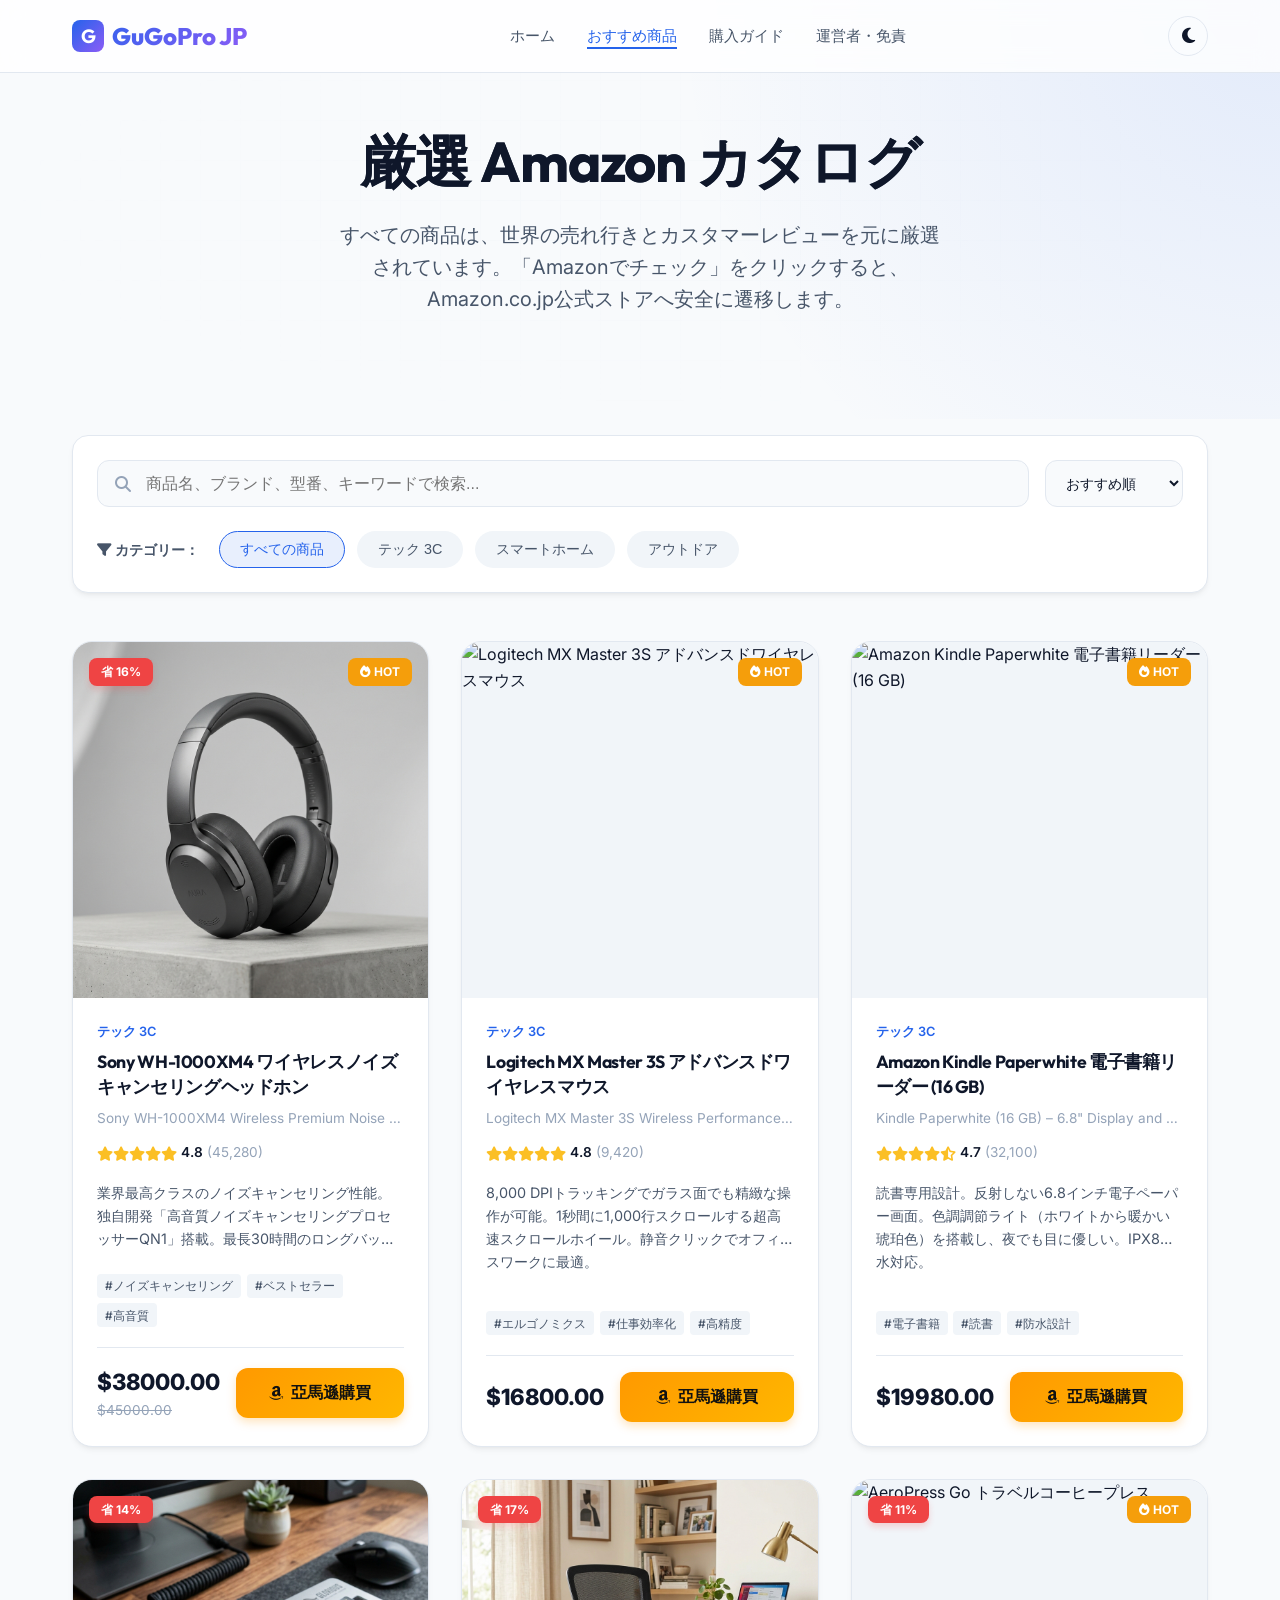
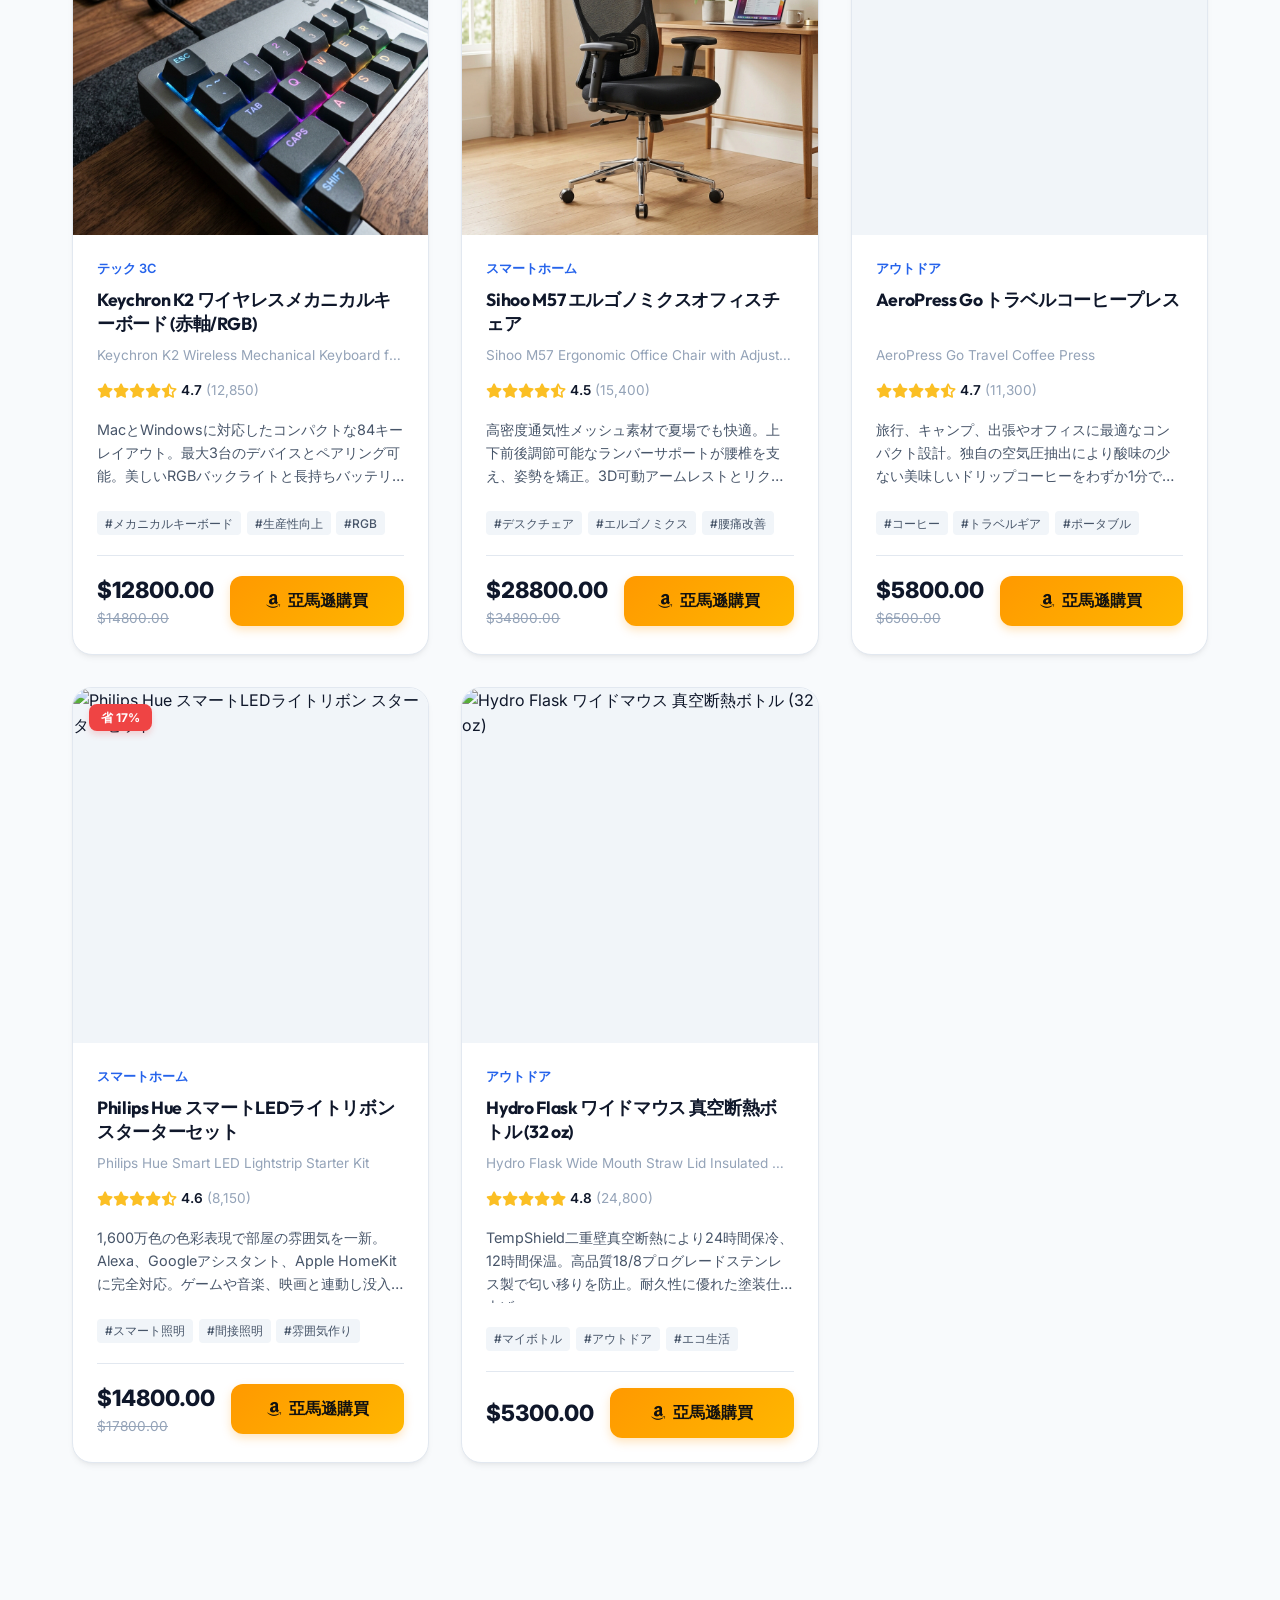
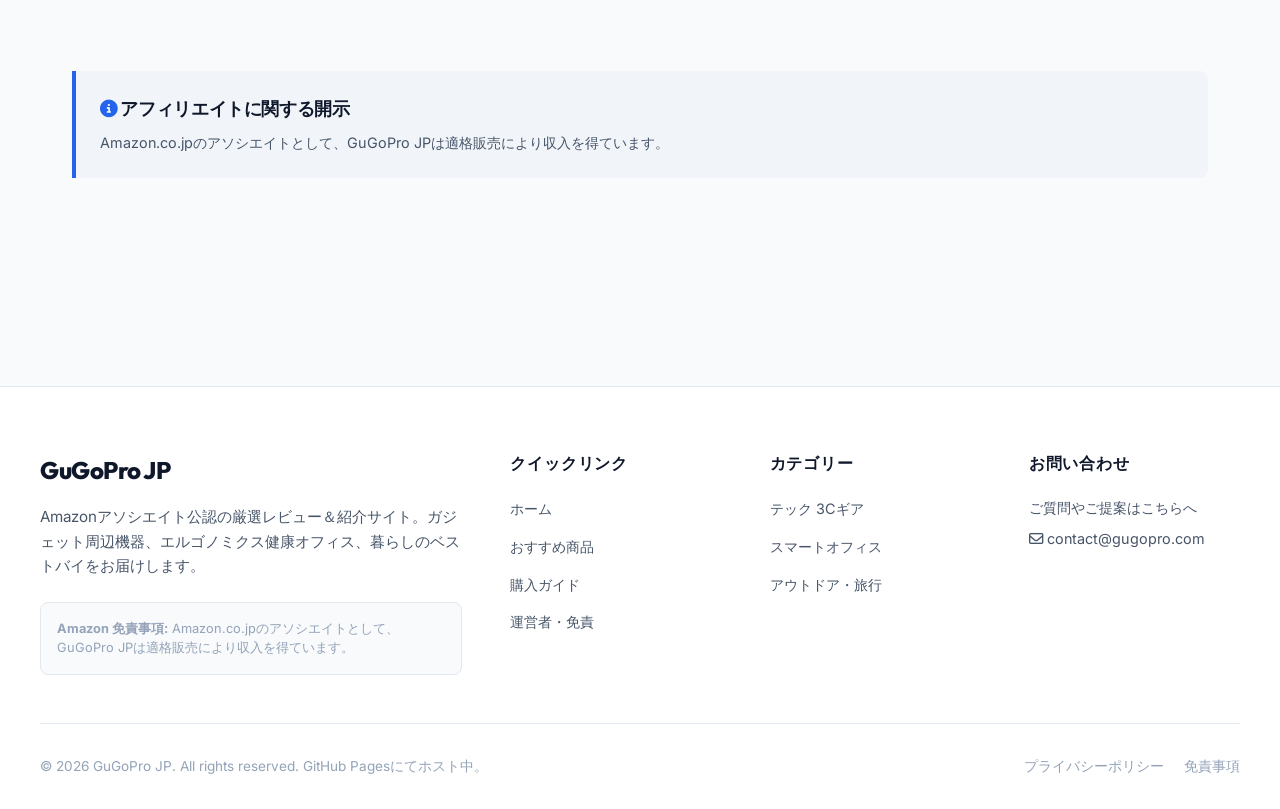
==== products.html @ c8e17fd5 "Initial commit: GuGoPro Japanese affiliate site" ====
<!DOCTYPE html>
<html lang="ja">
<head>
  <meta charset="UTF-8">
  <meta name="viewport" content="width=device-width, initial-scale=1.0">
  <title>厳選おすすめ商品カタログ | GuGoPro JP アマゾンストア</title>
  <meta name="description" content="GuGoPro JPが厳選したAmazonのおすすめ商品カタログです。キーワード検索、カテゴリー絞り込み、価格・評価順のソートを利用して、目的に合った製品をすぐに見つけられます。">
  <link rel="icon" type="image/png" href="data:image/svg+xml,<svg xmlns=%22http://www.w3.org/2000/svg%22 viewBox=%220 0 100 100%22><rect width=%22100%22 height=%22100%22 rx=%2220%22 fill=%22%232563eb%22/><text y=%2270%22 x=%2222%22 fill=%22white%22 font-family=%22Outfit%22 font-size=%2260%22 font-weight=%22bold%22>G</text></svg>">
  
  <!-- CSS Stylesheets -->
  <link rel="stylesheet" href="css/style.css">
  
  <!-- Font Awesome Icons -->
  <link rel="stylesheet" href="https://cdnjs.cloudflare.com/ajax/libs/font-awesome/6.4.0/css/all.min.css">
</head>
<body>

  <!-- Sticky Header -->
  <header>
    <div class="nav-container">
      <a href="index.html" class="logo">
        <span class="logo-icon">G</span> GuGoPro JP
      </a>
      
      <nav id="nav-menu">
        <ul>
          <li><a href="index.html">ホーム</a></li>
          <li><a href="products.html" class="active">おすすめ商品</a></li>
          <li><a href="blog.html">購入ガイド</a></li>
          <li><a href="about.html">運営者・免責</a></li>
        </ul>
      </nav>
      
      <div class="nav-controls">
        <button id="theme-toggle" class="theme-toggle-btn" title="ダーク/ライトモード切替" aria-label="Toggle Theme">
          <i class="fas fa-moon"></i>
        </button>
        <button id="mobile-menu-btn" class="mobile-menu-btn" title="メニューを開く" aria-label="Toggle Menu">
          <i class="fas fa-bars"></i>
        </button>
      </div>
    </div>
  </header>

  <!-- Page Header -->
  <section class="hero" style="padding: 8rem 2rem 4rem;">
    <div class="hero-content">
      <h1>厳選 Amazon カタログ</h1>
      <p>すべての商品は、世界の売れ行きとカスタマーレビューを元に厳選されています。「Amazonでチェック」をクリックすると、Amazon.co.jp公式ストアへ安全に遷移します。</p>
    </div>
  </section>

  <!-- Catalog Section -->
  <main class="section" style="padding-top: 1rem;">
    <!-- Search & Filter Controls -->
    <div class="search-filter-section">
      <div style="display: flex; gap: 1rem; width: 100%; flex-wrap: wrap;">
        <div class="search-box">
          <i class="fas fa-search"></i>
          <input type="text" id="search-input" placeholder="商品名、ブランド、型番、キーワードで検索...">
        </div>
        <select id="sort-select" class="sort-select">
          <option value="recommended">おすすめ順</option>
          <option value="price-asc">価格の安い順</option>
          <option value="price-desc">価格の高い順</option>
          <option value="rating">評価の高い順</option>
        </select>
      </div>
      
      <div class="filter-bar" id="filter-pills-container">
        <span style="font-size: 0.9rem; font-weight: 600; color: var(--text-secondary); margin-right: 0.5rem;"><i class="fas fa-filter"></i> カテゴリー：</span>
        <button class="filter-pill active" data-category="all">すべての商品</button>
        <button class="filter-pill" data-category="tech">テック 3C</button>
        <button class="filter-pill" data-category="home">スマートホーム</button>
        <button class="filter-pill" data-category="lifestyle">アウトドア</button>
      </div>
    </div>

    <!-- Product Grid -->
    <div id="product-grid" class="product-grid">
      <!-- Products loaded dynamically by products.js -->
      <div style="grid-column: 1/-1; text-align: center; padding: 4rem;">
        <i class="fas fa-spinner fa-spin" style="font-size: 2rem; color: var(--accent-color);"></i>
        <p style="margin-top: 1rem; color: var(--text-secondary);">商品を読み込み中...</p>
      </div>
    </div>
  </main>

  <!-- Affiliate Disclosure Banner -->
  <section class="section">
    <div class="affiliate-disclosure-box">
      <h4><i class="fas fa-info-circle" style="color: var(--accent-color);"></i> アフィリエイトに関する開示</h4>
      <p class="dynamic-disclosure">Amazon.co.jpのアソシエイトとして、当メディアは適格販売により収入を得ています。本サイトのリンク経由で商品を購入された場合、紹介料が発生することがありますが、お客様の購入費用に追加されるコストはありません。サイト運営のご支援をお願いいたします。</p>
    </div>
  </section>

  <!-- Footer -->
  <footer>
    <div class="footer-container">
      <div class="footer-brand">
        <h3>GuGoPro JP</h3>
        <p>Amazonアソシエイト公認の厳選レビュー＆紹介サイト。ガジェット周辺機器、エルゴノミクス健康オフィス、暮らしのベストバイをお届けします。</p>
        <div class="footer-disclosure">
          <strong>Amazon 免責事項:</strong> <span class="dynamic-disclosure">Amazon.co.jpのアソシエイトとして、当メディアは適格販売により収入を得ています。</span>
        </div>
      </div>
      <div class="footer-links">
        <h4>クイックリンク</h4>
        <ul>
          <li><a href="index.html">ホーム</a></li>
          <li><a href="products.html">おすすめ商品</a></li>
          <li><a href="blog.html">購入ガイド</a></li>
          <li><a href="about.html">運営者・免責</a></li>
        </ul>
      </div>
      <div class="footer-links">
        <h4>カテゴリー</h4>
        <ul>
          <li><a href="products.html?cat=tech" onclick="localStorage.setItem('filterCategory', 'tech')">テック 3Cギア</a></li>
          <li><a href="products.html?cat=home" onclick="localStorage.setItem('filterCategory', 'home')">スマートオフィス</a></li>
          <li><a href="products.html?cat=lifestyle" onclick="localStorage.setItem('filterCategory', 'lifestyle')">アウトドア・旅行</a></li>
        </ul>
      </div>
      <div class="footer-links">
        <h4>お問い合わせ</h4>
        <p style="font-size: 0.9rem; color: var(--text-secondary); margin-bottom: 0.5rem;">ご質問やご提案はこちらへ</p>
        <p style="font-size: 0.9rem; color: var(--text-secondary);"><i class="far fa-envelope"></i> contact@gugopro.com</p>
      </div>
    </div>
    <div class="footer-bottom">
      <p>&copy; <span id="copyright-year">2026</span> GuGoPro JP. All rights reserved. GitHub Pagesにてホスト中。</p>
      <p>
        <a href="about.html#privacy" style="margin-right: 1rem;">プライバシーポリシー</a>
        <a href="about.html#terms">免責事項</a>
      </p>
    </div>
  </footer>

  <!-- Scroll to Top Button -->
  <button id="scroll-top" class="scroll-top-btn" title="トップへ戻る" aria-label="Back to Top">
    <i class="fas fa-chevron-up"></i>
  </button>

  <!-- JavaScript Config & Scripts -->
  <script src="js/config.js"></script>
  <script src="js/main.js"></script>
  <script src="js/products.js"></script>

  <!-- Handle Category Redirection on load -->
  <script>
    document.addEventListener('DOMContentLoaded', () => {
      const savedCategory = localStorage.getItem('filterCategory');
      const urlParams = new URLSearchParams(window.location.search);
      const catParam = urlParams.get('cat');
      const targetCategory = catParam || savedCategory;

      if (targetCategory) {
        localStorage.removeItem('filterCategory');
        const pills = document.querySelectorAll('.filter-pill');
        pills.forEach(pill => {
          if (pill.getAttribute('data-category') === targetCategory) {
            setTimeout(() => {
              pill.click();
            }, 100);
          }
        });
      }
    });
  </script>
</body>
</html>
---- css/style.css ----
/* Google Fonts: Inter & Outfit */
@import url('https://fonts.googleapis.com/css2?family=Inter:wght@300;400;500;600;700&family=Outfit:wght@400;500;600;700;800&display=swap');

:root {
  /* Light Theme Variables */
  --bg-primary: #f8fafc;
  --bg-secondary: #ffffff;
  --bg-tertiary: #f1f5f9;
  --text-primary: #0f172a;
  --text-secondary: #475569;
  --text-muted: #94a3b8;
  --accent-color: #2563eb;
  --accent-hover: #1d4ed8;
  --accent-light: rgba(37, 99, 235, 0.1);
  --border-color: #e2e8f0;
  --card-shadow: 0 4px 6px -1px rgb(0 0 0 / 0.05), 0 2px 4px -2px rgb(0 0 0 / 0.05);
  --card-shadow-hover: 0 20px 25px -5px rgb(0 0 0 / 0.1), 0 8px 10px -6px rgb(0 0 0 / 0.1);
  --nav-bg: rgba(255, 255, 255, 0.8);
  --star-color: #fbbf24;
  --tag-bg: #f1f5f9;
  --tag-text: #475569;
  --success: #10b981;
  --glass-bg: rgba(255, 255, 255, 0.7);
  --glass-border: rgba(255, 255, 255, 0.5);
  --glow-color: rgba(37, 99, 235, 0.2);
}

[data-theme="dark"] {
  /* Dark Theme Variables */
  --bg-primary: #0b0f19;
  --bg-secondary: #111827;
  --bg-tertiary: #1f2937;
  --text-primary: #f9fafb;
  --text-secondary: #d1d5db;
  --text-muted: #6b7280;
  --accent-color: #3b82f6;
  --accent-hover: #60a5fa;
  --accent-light: rgba(59, 130, 246, 0.15);
  --border-color: #374151;
  --card-shadow: 0 4px 6px -1px rgb(0 0 0 / 0.3), 0 2px 4px -2px rgb(0 0 0 / 0.3);
  --card-shadow-hover: 0 20px 25px -5px rgb(0 0 0 / 0.5), 0 8px 10px -6px rgb(0 0 0 / 0.5);
  --nav-bg: rgba(17, 24, 39, 0.8);
  --star-color: #f59e0b;
  --tag-bg: #1f2937;
  --tag-text: #9ca3af;
  --glass-bg: rgba(17, 24, 39, 0.7);
  --glass-border: rgba(255, 255, 255, 0.05);
  --glow-color: rgba(59, 130, 246, 0.4);
}

/* Reset & Base Styles */
* {
  box-sizing: border-box;
  margin: 0;
  padding: 0;
  transition: background-color 0.3s ease, border-color 0.3s ease, color 0.15s ease;
}

html {
  scroll-behavior: smooth;
}

body {
  font-family: 'Inter', system-ui, -apple-system, sans-serif;
  background-color: var(--bg-primary);
  color: var(--text-primary);
  line-height: 1.6;
  overflow-x: hidden;
}

h1, h2, h3, h4, h5, h6 {
  font-family: 'Outfit', sans-serif;
  font-weight: 700;
  letter-spacing: -0.02em;
  color: var(--text-primary);
}

a {
  text-decoration: none;
  color: inherit;
}

/* Navigation Bar */
header {
  position: fixed;
  top: 0;
  left: 0;
  right: 0;
  z-index: 1000;
  background-color: var(--nav-bg);
  backdrop-filter: blur(12px);
  -webkit-backdrop-filter: blur(12px);
  border-bottom: 1px solid var(--border-color);
}

.nav-container {
  max-width: 1200px;
  margin: 0 auto;
  padding: 1rem 2rem;
  display: flex;
  justify-content: space-between;
  align-items: center;
}

.logo {
  font-family: 'Outfit', sans-serif;
  font-size: 1.5rem;
  font-weight: 800;
  background: linear-gradient(135deg, var(--accent-color), #8b5cf6);
  -webkit-background-clip: text;
  -webkit-text-fill-color: transparent;
  display: flex;
  align-items: center;
  gap: 0.5rem;
}

.logo-icon {
  width: 2rem;
  height: 2rem;
  background: linear-gradient(135deg, var(--accent-color), #8b5cf6);
  border-radius: 0.5rem;
  display: inline-flex;
  justify-content: center;
  align-items: center;
  color: white;
  font-weight: bold;
  font-size: 1.2rem;
  -webkit-text-fill-color: white;
}

nav ul {
  display: flex;
  list-style: none;
  gap: 2rem;
  align-items: center;
}

nav ul li a {
  font-weight: 500;
  font-size: 0.95rem;
  color: var(--text-secondary);
  position: relative;
  padding: 0.25rem 0;
}

nav ul li a:hover, nav ul li a.active {
  color: var(--accent-color);
}

nav ul li a::after {
  content: '';
  position: absolute;
  bottom: 0;
  left: 0;
  width: 0;
  height: 2px;
  background-color: var(--accent-color);
  transition: width 0.3s ease;
}

nav ul li a:hover::after, nav ul li a.active::after {
  width: 100%;
}

.nav-controls {
  display: flex;
  align-items: center;
  gap: 1rem;
}

/* Theme Toggle Button */
.theme-toggle-btn {
  background: none;
  border: 1px solid var(--border-color);
  width: 2.5rem;
  height: 2.5rem;
  border-radius: 50%;
  cursor: pointer;
  display: flex;
  justify-content: center;
  align-items: center;
  color: var(--text-primary);
  font-size: 1.1rem;
}

.theme-toggle-btn:hover {
  background-color: var(--bg-tertiary);
  border-color: var(--accent-color);
}

.mobile-menu-btn {
  display: none;
  background: none;
  border: none;
  color: var(--text-primary);
  font-size: 1.5rem;
  cursor: pointer;
}

/* Hero Section */
.hero {
  position: relative;
  padding: 9rem 2rem 6rem;
  background: radial-gradient(circle at top right, var(--accent-light), transparent 45%);
  overflow: hidden;
  text-align: center;
}

.hero::before {
  content: '';
  position: absolute;
  top: 0;
  left: 0;
  right: 0;
  bottom: 0;
  background-image: linear-gradient(var(--border-color) 1px, transparent 1px), linear-gradient(90deg, var(--border-color) 1px, transparent 1px);
  background-size: 40px 40px;
  mask-image: radial-gradient(ellipse at center, black, transparent 70%);
  -webkit-mask-image: radial-gradient(ellipse at center, black, transparent 70%);
  opacity: 0.15;
  z-index: -1;
}

.hero-content {
  max-width: 800px;
  margin: 0 auto;
}

.badge-glow {
  display: inline-flex;
  align-items: center;
  gap: 0.5rem;
  padding: 0.5rem 1rem;
  background: var(--glass-bg);
  border: 1px solid var(--glass-border);
  border-radius: 9999px;
  font-size: 0.85rem;
  font-weight: 600;
  color: var(--accent-color);
  box-shadow: 0 4px 10px rgba(0,0,0,0.02);
  margin-bottom: 1.5rem;
}

.badge-glow span {
  width: 6px;
  height: 6px;
  background-color: var(--accent-color);
  border-radius: 50%;
  animation: pulse 1.5s infinite;
}

@keyframes pulse {
  0% { transform: scale(0.9); opacity: 0.5; }
  50% { transform: scale(1.2); opacity: 1; }
  100% { transform: scale(0.9); opacity: 0.5; }
}

.hero h1 {
  font-size: 3.5rem;
  line-height: 1.2;
  margin-bottom: 1.5rem;
  background: linear-gradient(to bottom right, var(--text-primary), var(--text-secondary));
  -webkit-background-clip: text;
}

.hero p {
  font-size: 1.25rem;
  color: var(--text-secondary);
  margin-bottom: 2.5rem;
  max-width: 600px;
  margin-left: auto;
  margin-right: auto;
}

.hero-cta {
  display: flex;
  justify-content: center;
  gap: 1rem;
}

/* Buttons */
.btn {
  display: inline-flex;
  align-items: center;
  justify-content: center;
  padding: 0.75rem 1.5rem;
  border-radius: 0.75rem;
  font-weight: 600;
  font-size: 1rem;
  cursor: pointer;
  transition: all 0.2s cubic-bezier(0.4, 0, 0.2, 1);
  gap: 0.5rem;
}

.btn-primary {
  background-color: var(--accent-color);
  color: white;
  border: none;
  box-shadow: 0 4px 12px var(--glow-color);
}

.btn-primary:hover {
  background-color: var(--accent-hover);
  transform: translateY(-2px);
  box-shadow: 0 8px 20px var(--glow-color);
}

.btn-secondary {
  background-color: var(--bg-secondary);
  color: var(--text-primary);
  border: 1px solid var(--border-color);
}

.btn-secondary:hover {
  background-color: var(--bg-tertiary);
  transform: translateY(-2px);
}

.btn-amazon {
  background: linear-gradient(135deg, #ff9900, #ffb700);
  color: #111111;
  font-weight: 700;
  border: none;
  box-shadow: 0 4px 10px rgba(255, 153, 0, 0.25);
  width: 100%;
}

.btn-amazon:hover {
  background: linear-gradient(135deg, #e68a00, #ffa500);
  transform: translateY(-2px);
  box-shadow: 0 6px 15px rgba(255, 153, 0, 0.4);
}

/* Category Grid Section */
.section {
  padding: 5rem 2rem;
  max-width: 1200px;
  margin: 0 auto;
}

.section-header {
  display: flex;
  justify-content: space-between;
  align-items: flex-end;
  margin-bottom: 3rem;
}

.section-title {
  position: relative;
}

.section-title h2 {
  font-size: 2.25rem;
  margin-bottom: 0.5rem;
}

.section-title p {
  color: var(--text-secondary);
}

.categories-container {
  display: grid;
  grid-template-columns: repeat(auto-fit, minmax(280px, 1fr));
  gap: 1.5rem;
}

.category-card {
  background-color: var(--bg-secondary);
  border: 1px solid var(--border-color);
  border-radius: 1rem;
  padding: 2.5rem 2rem;
  text-align: left;
  box-shadow: var(--card-shadow);
  cursor: pointer;
  position: relative;
  overflow: hidden;
}

.category-card::before {
  content: '';
  position: absolute;
  top: 0;
  left: 0;
  width: 100%;
  height: 4px;
  background: linear-gradient(90deg, var(--accent-color), #8b5cf6);
  opacity: 0;
  transition: opacity 0.3s ease;
}

.category-card:hover {
  transform: translateY(-5px);
  box-shadow: var(--card-shadow-hover);
}

.category-card:hover::before {
  opacity: 1;
}

.category-icon {
  width: 3.5rem;
  height: 3.5rem;
  background-color: var(--accent-light);
  color: var(--accent-color);
  border-radius: 0.75rem;
  display: flex;
  justify-content: center;
  align-items: center;
  font-size: 1.75rem;
  margin-bottom: 1.5rem;
}

.category-card h3 {
  font-size: 1.25rem;
  margin-bottom: 0.5rem;
}

.category-card p {
  color: var(--text-secondary);
  font-size: 0.95rem;
}

/* Product Catalog */
.search-filter-section {
  background: var(--bg-secondary);
  border: 1px solid var(--border-color);
  border-radius: 1rem;
  padding: 1.5rem;
  margin-bottom: 3rem;
  box-shadow: var(--card-shadow);
  display: flex;
  flex-direction: column;
  gap: 1.5rem;
}

.search-box {
  position: relative;
  flex-grow: 1;
}

.search-box input {
  width: 100%;
  padding: 0.85rem 1rem 0.85rem 3rem;
  border-radius: 0.75rem;
  border: 1px solid var(--border-color);
  background-color: var(--bg-primary);
  color: var(--text-primary);
  font-size: 1rem;
}

.search-box input:focus {
  border-color: var(--accent-color);
  outline: none;
  box-shadow: 0 0 0 3px var(--accent-light);
}

.search-box i {
  position: absolute;
  left: 1.1rem;
  top: 50%;
  transform: translateY(-50%);
  color: var(--text-muted);
}

.filter-bar {
  display: flex;
  flex-wrap: wrap;
  gap: 0.75rem;
  align-items: center;
}

.filter-pill {
  padding: 0.5rem 1.25rem;
  border-radius: 9999px;
  background-color: var(--bg-tertiary);
  color: var(--tag-text);
  font-size: 0.9rem;
  font-weight: 500;
  border: 1px solid transparent;
  cursor: pointer;
}

.filter-pill.active, .filter-pill:hover {
  background-color: var(--accent-light);
  color: var(--accent-color);
  border-color: var(--accent-color);
}

.sort-select {
  padding: 0.5rem 1rem;
  border-radius: 0.75rem;
  border: 1px solid var(--border-color);
  background-color: var(--bg-primary);
  color: var(--text-primary);
  font-size: 0.9rem;
  cursor: pointer;
  margin-left: auto;
}

/* Product Cards Grid */
.product-grid {
  display: grid;
  grid-template-columns: repeat(auto-fill, minmax(280px, 1fr));
  gap: 2rem;
}

.product-card {
  background-color: var(--bg-secondary);
  border: 1px solid var(--border-color);
  border-radius: 1.25rem;
  overflow: hidden;
  box-shadow: var(--card-shadow);
  display: flex;
  flex-direction: column;
  height: 100%;
}

.product-card:hover {
  transform: translateY(-6px);
  box-shadow: var(--card-shadow-hover);
}

.product-image-container {
  position: relative;
  padding-top: 100%; /* 1:1 Aspect Ratio */
  background-color: #f1f5f9;
  overflow: hidden;
}

.product-image-container img {
  position: absolute;
  top: 0;
  left: 0;
  width: 100%;
  height: 100%;
  object-fit: cover;
  transition: transform 0.5s ease;
}

.product-card:hover .product-image-container img {
  transform: scale(1.05);
}

.badge-deal {
  position: absolute;
  top: 1rem;
  left: 1rem;
  background-color: #ef4444;
  color: white;
  padding: 0.25rem 0.75rem;
  border-radius: 0.5rem;
  font-size: 0.75rem;
  font-weight: 700;
  box-shadow: 0 4px 6px rgba(239, 68, 68, 0.2);
}

.badge-hot {
  position: absolute;
  top: 1rem;
  right: 1rem;
  background-color: #f59e0b;
  color: white;
  padding: 0.25rem 0.75rem;
  border-radius: 0.5rem;
  font-size: 0.75rem;
  font-weight: 700;
}

.product-info {
  padding: 1.5rem;
  display: flex;
  flex-direction: column;
  flex-grow: 1;
}

.product-category {
  font-size: 0.8rem;
  color: var(--accent-color);
  font-weight: 600;
  text-transform: uppercase;
  margin-bottom: 0.5rem;
}

.product-title {
  font-size: 1.1rem;
  font-weight: 700;
  margin-bottom: 0.5rem;
  line-height: 1.4;
  display: -webkit-box;
  -webkit-line-clamp: 2;
  -webkit-box-orient: vertical;
  overflow: hidden;
  height: 3.1rem;
}

.product-english-title {
  font-size: 0.85rem;
  color: var(--text-muted);
  margin-bottom: 0.75rem;
  white-space: nowrap;
  overflow: hidden;
  text-overflow: ellipsis;
}

.product-rating {
  display: flex;
  align-items: center;
  gap: 0.25rem;
  margin-bottom: 1rem;
}

.stars {
  color: var(--star-color);
  font-size: 0.9rem;
}

.rating-value {
  font-size: 0.85rem;
  font-weight: 600;
}

.rating-count {
  font-size: 0.85rem;
  color: var(--text-muted);
}

.product-description {
  font-size: 0.9rem;
  color: var(--text-secondary);
  margin-bottom: 1.5rem;
  display: -webkit-box;
  -webkit-line-clamp: 3;
  -webkit-box-orient: vertical;
  overflow: hidden;
  flex-grow: 1;
}

.product-meta {
  display: flex;
  flex-wrap: wrap;
  gap: 0.35rem;
  margin-bottom: 1.25rem;
}

.meta-tag {
  background-color: var(--tag-bg);
  color: var(--tag-text);
  font-size: 0.75rem;
  padding: 0.15rem 0.5rem;
  border-radius: 0.25rem;
  font-weight: 500;
}

.product-footer {
  display: flex;
  justify-content: space-between;
  align-items: center;
  margin-top: auto;
  padding-top: 1rem;
  border-top: 1px solid var(--border-color);
  gap: 1rem;
}

.product-price {
  display: flex;
  flex-direction: column;
}

.price-now {
  font-size: 1.4rem;
  font-weight: 800;
  color: var(--text-primary);
}

.price-original {
  font-size: 0.85rem;
  text-decoration: line-line;
  text-decoration: line-through;
  color: var(--text-muted);
}

.product-actions {
  flex-grow: 1;
}

/* Blog Section */
.blog-grid {
  display: grid;
  grid-template-columns: repeat(auto-fit, minmax(320px, 1fr));
  gap: 2rem;
}

.blog-card {
  background-color: var(--bg-secondary);
  border: 1px solid var(--border-color);
  border-radius: 1rem;
  overflow: hidden;
  box-shadow: var(--card-shadow);
  display: flex;
  flex-direction: column;
}

.blog-card:hover {
  transform: translateY(-5px);
  box-shadow: var(--card-shadow-hover);
}

.blog-image {
  height: 200px;
  background-color: #cbd5e1;
  background-size: cover;
  background-position: center;
}

.blog-info {
  padding: 1.5rem;
  display: flex;
  flex-direction: column;
  flex-grow: 1;
}

.blog-meta-top {
  display: flex;
  align-items: center;
  gap: 1rem;
  font-size: 0.8rem;
  color: var(--text-muted);
  margin-bottom: 0.75rem;
}

.blog-category-tag {
  background-color: var(--accent-light);
  color: var(--accent-color);
  font-weight: 600;
  padding: 0.2rem 0.6rem;
  border-radius: 0.25rem;
}

.blog-title {
  font-size: 1.25rem;
  margin-bottom: 0.75rem;
  line-height: 1.4;
}

.blog-summary {
  color: var(--text-secondary);
  font-size: 0.95rem;
  margin-bottom: 1.5rem;
  display: -webkit-box;
  -webkit-line-clamp: 3;
  -webkit-box-orient: vertical;
  overflow: hidden;
  flex-grow: 1;
}

.blog-footer {
  display: flex;
  justify-content: space-between;
  align-items: center;
  padding-top: 1rem;
  border-top: 1px solid var(--border-color);
  font-size: 0.85rem;
  color: var(--text-secondary);
}

.blog-read-more {
  color: var(--accent-color);
  font-weight: 600;
  display: flex;
  align-items: center;
  gap: 0.25rem;
}

.blog-read-more:hover {
  color: var(--accent-hover);
}

/* Disclosure Disclaimer Box */
.affiliate-disclosure-box {
  background-color: var(--bg-tertiary);
  border-left: 4px solid var(--accent-color);
  padding: 1.5rem;
  border-radius: 0 0.5rem 0.5rem 0;
  margin: 3rem 0;
}

.affiliate-disclosure-box h4 {
  margin-bottom: 0.5rem;
  font-size: 1.1rem;
}

.affiliate-disclosure-box p {
  font-size: 0.9rem;
  color: var(--text-secondary);
}

/* Detailed Post Page Styles */
.post-layout {
  max-width: 800px;
  margin: 8rem auto 4rem;
  padding: 0 2rem;
}

.post-header {
  margin-bottom: 2.5rem;
}

.post-breadcrumbs {
  display: flex;
  gap: 0.5rem;
  font-size: 0.85rem;
  color: var(--text-muted);
  margin-bottom: 1rem;
}

.post-breadcrumbs a:hover {
  color: var(--accent-color);
}

.post-meta-details {
  display: flex;
  gap: 1.5rem;
  font-size: 0.9rem;
  color: var(--text-secondary);
  margin-top: 1rem;
}

.post-featured-image {
  width: 100%;
  height: 450px;
  border-radius: 1rem;
  object-fit: cover;
  margin-bottom: 2.5rem;
  box-shadow: var(--card-shadow);
}

.post-content {
  font-size: 1.1rem;
  line-height: 1.8;
  color: var(--text-secondary);
}

.post-content h2 {
  font-size: 1.8rem;
  margin: 2.5rem 0 1rem;
  color: var(--text-primary);
}

.post-content h3 {
  font-size: 1.4rem;
  margin: 2rem 0 1rem;
  color: var(--text-primary);
}

.post-content p {
  margin-bottom: 1.5rem;
}

.post-content ul, .post-content ol {
  margin-bottom: 1.5rem;
  padding-left: 2rem;
}

.post-content li {
  margin-bottom: 0.5rem;
}

/* Post Product Showcase Card (Embedded in articles) */
.post-product-showcase {
  background-color: var(--bg-secondary);
  border: 1px solid var(--border-color);
  border-radius: 1rem;
  padding: 1.5rem;
  margin: 2rem 0;
  display: flex;
  gap: 1.5rem;
  align-items: center;
  box-shadow: var(--card-shadow);
}

.showcase-image {
  width: 150px;
  height: 150px;
  border-radius: 0.5rem;
  object-fit: cover;
  flex-shrink: 0;
}

.showcase-info {
  flex-grow: 1;
}

.showcase-title {
  font-size: 1.2rem;
  margin-bottom: 0.5rem;
}

.showcase-description {
  font-size: 0.9rem;
  color: var(--text-secondary);
  margin-bottom: 1rem;
}

.showcase-footer {
  display: flex;
  justify-content: space-between;
  align-items: center;
}

.showcase-price {
  font-size: 1.3rem;
  font-weight: 800;
  color: var(--accent-color);
}

/* Footer Section */
footer {
  background-color: var(--bg-secondary);
  border-top: 1px solid var(--border-color);
  padding: 4rem 2rem 2rem;
  margin-top: 5rem;
}

.footer-container {
  max-width: 1200px;
  margin: 0 auto;
  display: grid;
  grid-template-columns: 2fr 1fr 1fr 1fr;
  gap: 3rem;
  margin-bottom: 3rem;
}

.footer-brand h3 {
  font-size: 1.5rem;
  margin-bottom: 1rem;
  font-family: 'Outfit', sans-serif;
  font-weight: 800;
}

.footer-brand p {
  color: var(--text-secondary);
  margin-bottom: 1.5rem;
  font-size: 0.95rem;
}

.footer-disclosure {
  font-size: 0.8rem;
  color: var(--text-muted);
  line-height: 1.5;
  background-color: var(--bg-primary);
  padding: 1rem;
  border-radius: 0.5rem;
  border: 1px solid var(--border-color);
}

.footer-links h4 {
  font-size: 1rem;
  margin-bottom: 1.25rem;
  color: var(--text-primary);
  text-transform: uppercase;
  letter-spacing: 0.05em;
}

.footer-links ul {
  list-style: none;
  display: flex;
  flex-direction: column;
  gap: 0.75rem;
}

.footer-links ul li a {
  color: var(--text-secondary);
  font-size: 0.9rem;
}

.footer-links ul li a:hover {
  color: var(--accent-color);
}

.footer-bottom {
  max-width: 1200px;
  margin: 0 auto;
  padding-top: 2rem;
  border-top: 1px solid var(--border-color);
  display: flex;
  justify-content: space-between;
  align-items: center;
  font-size: 0.85rem;
  color: var(--text-muted);
  flex-wrap: wrap;
  gap: 1rem;
}

/* Floating Elements */
.scroll-top-btn {
  position: fixed;
  bottom: 2rem;
  right: 2rem;
  background-color: var(--accent-color);
  color: white;
  border: none;
  width: 3rem;
  height: 3rem;
  border-radius: 50%;
  cursor: pointer;
  box-shadow: 0 4px 10px rgba(0,0,0,0.15);
  display: flex;
  justify-content: center;
  align-items: center;
  font-size: 1.2rem;
  opacity: 0;
  visibility: hidden;
  transition: all 0.3s ease;
  z-index: 99;
}

.scroll-top-btn.visible {
  opacity: 1;
  visibility: visible;
}

.scroll-top-btn:hover {
  background-color: var(--accent-hover);
  transform: translateY(-3px);
}

/* Responsive Grid and Menu Adjustments */
@media (max-width: 968px) {
  .footer-container {
    grid-template-columns: 1fr 1fr;
  }
}

@media (max-width: 768px) {
  .nav-container {
    padding: 1rem;
  }
  
  .mobile-menu-btn {
    display: block;
  }
  
  nav {
    position: absolute;
    top: 100%;
    left: 0;
    right: 0;
    background-color: var(--bg-secondary);
    border-bottom: 1px solid var(--border-color);
    padding: 1.5rem;
    box-shadow: 0 10px 15px -3px rgba(0, 0, 0, 0.1);
    opacity: 0;
    visibility: hidden;
    transform: translateY(-10px);
    transition: all 0.3s ease;
  }
  
  nav.active {
    opacity: 1;
    visibility: visible;
    transform: translateY(0);
  }
  
  nav ul {
    flex-direction: column;
    align-items: flex-start;
    gap: 1.25rem;
  }
  
  .hero h1 {
    font-size: 2.5rem;
  }
  
  .hero p {
    font-size: 1.1rem;
  }
  
  .section-header {
    flex-direction: column;
    align-items: flex-start;
    gap: 1rem;
  }
  
  .sort-select {
    margin-left: 0;
    width: 100%;
  }
  
  .footer-container {
    grid-template-columns: 1fr;
    gap: 2rem;
  }
  
  .post-product-showcase {
    flex-direction: column;
    text-align: center;
  }
  
  .showcase-image {
    width: 100%;
    height: 200px;
  }
  
  .showcase-footer {
    flex-direction: column;
    gap: 1rem;
  }
}
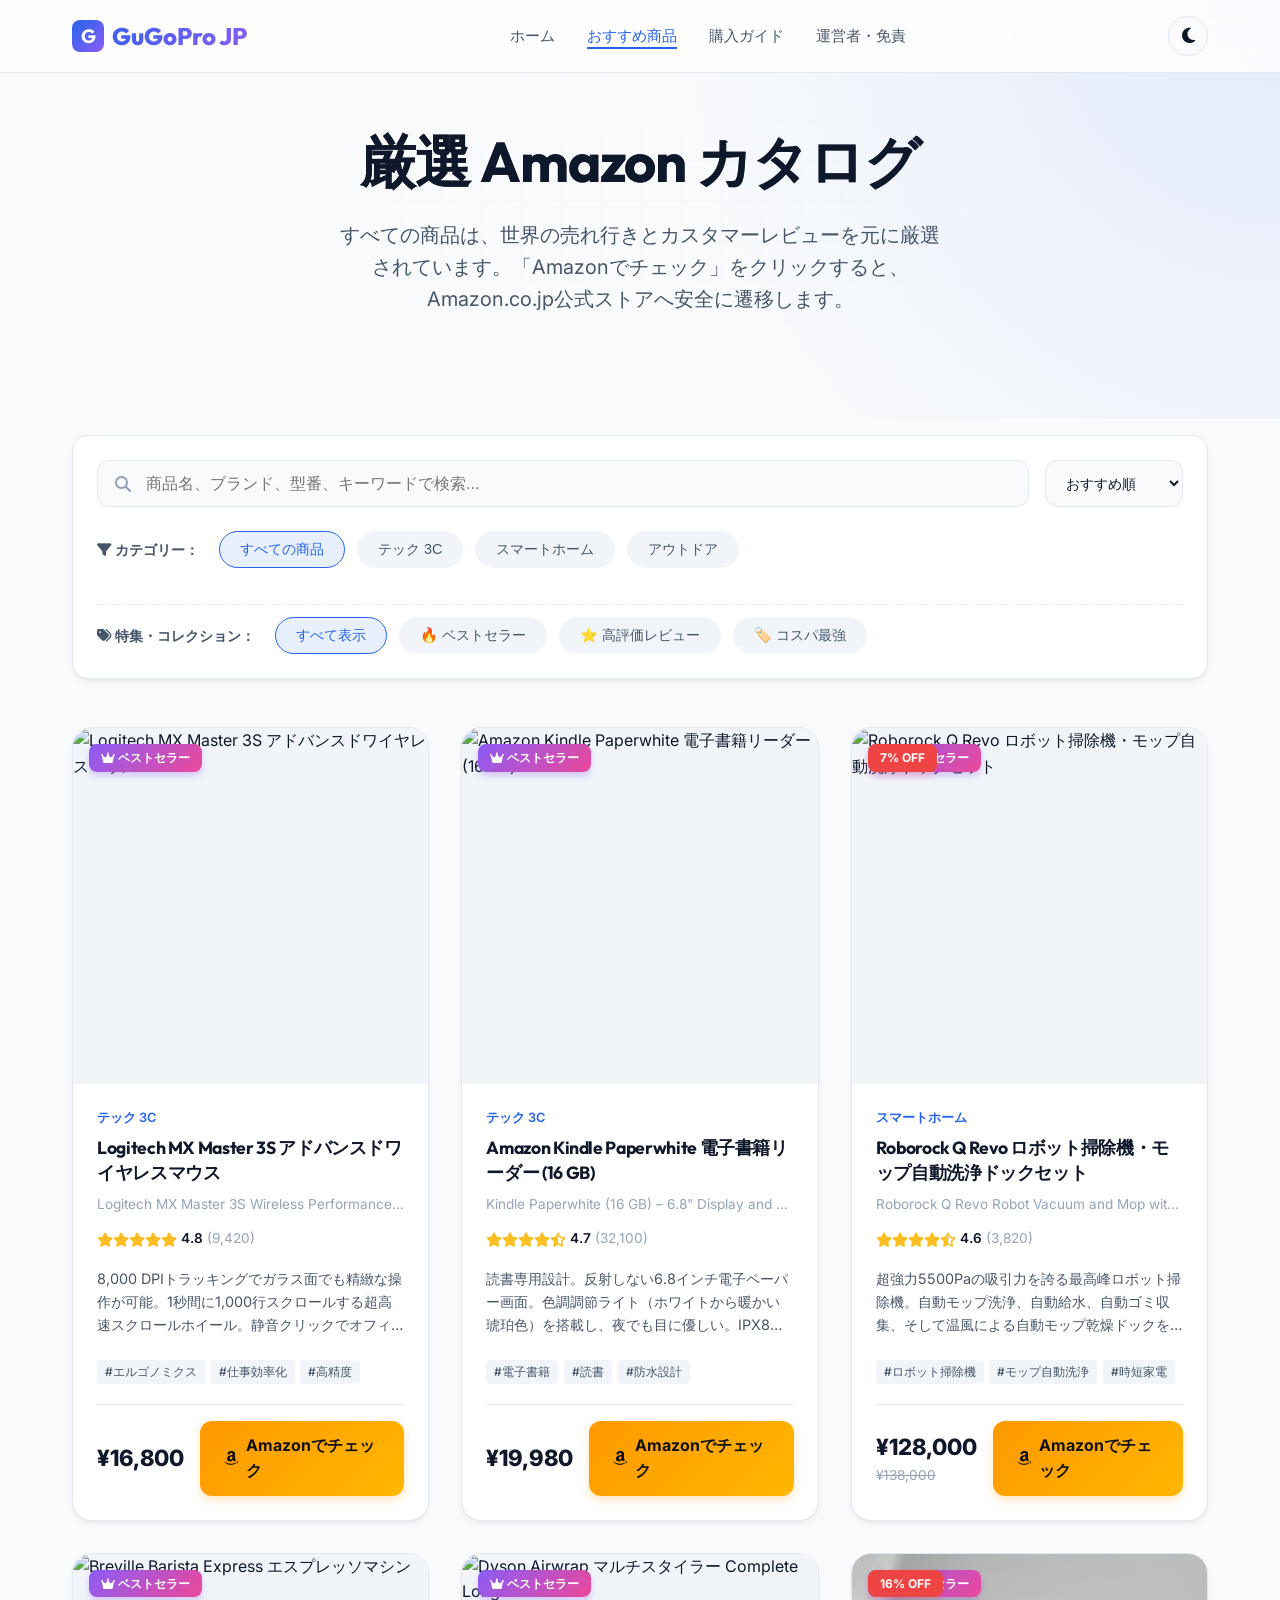
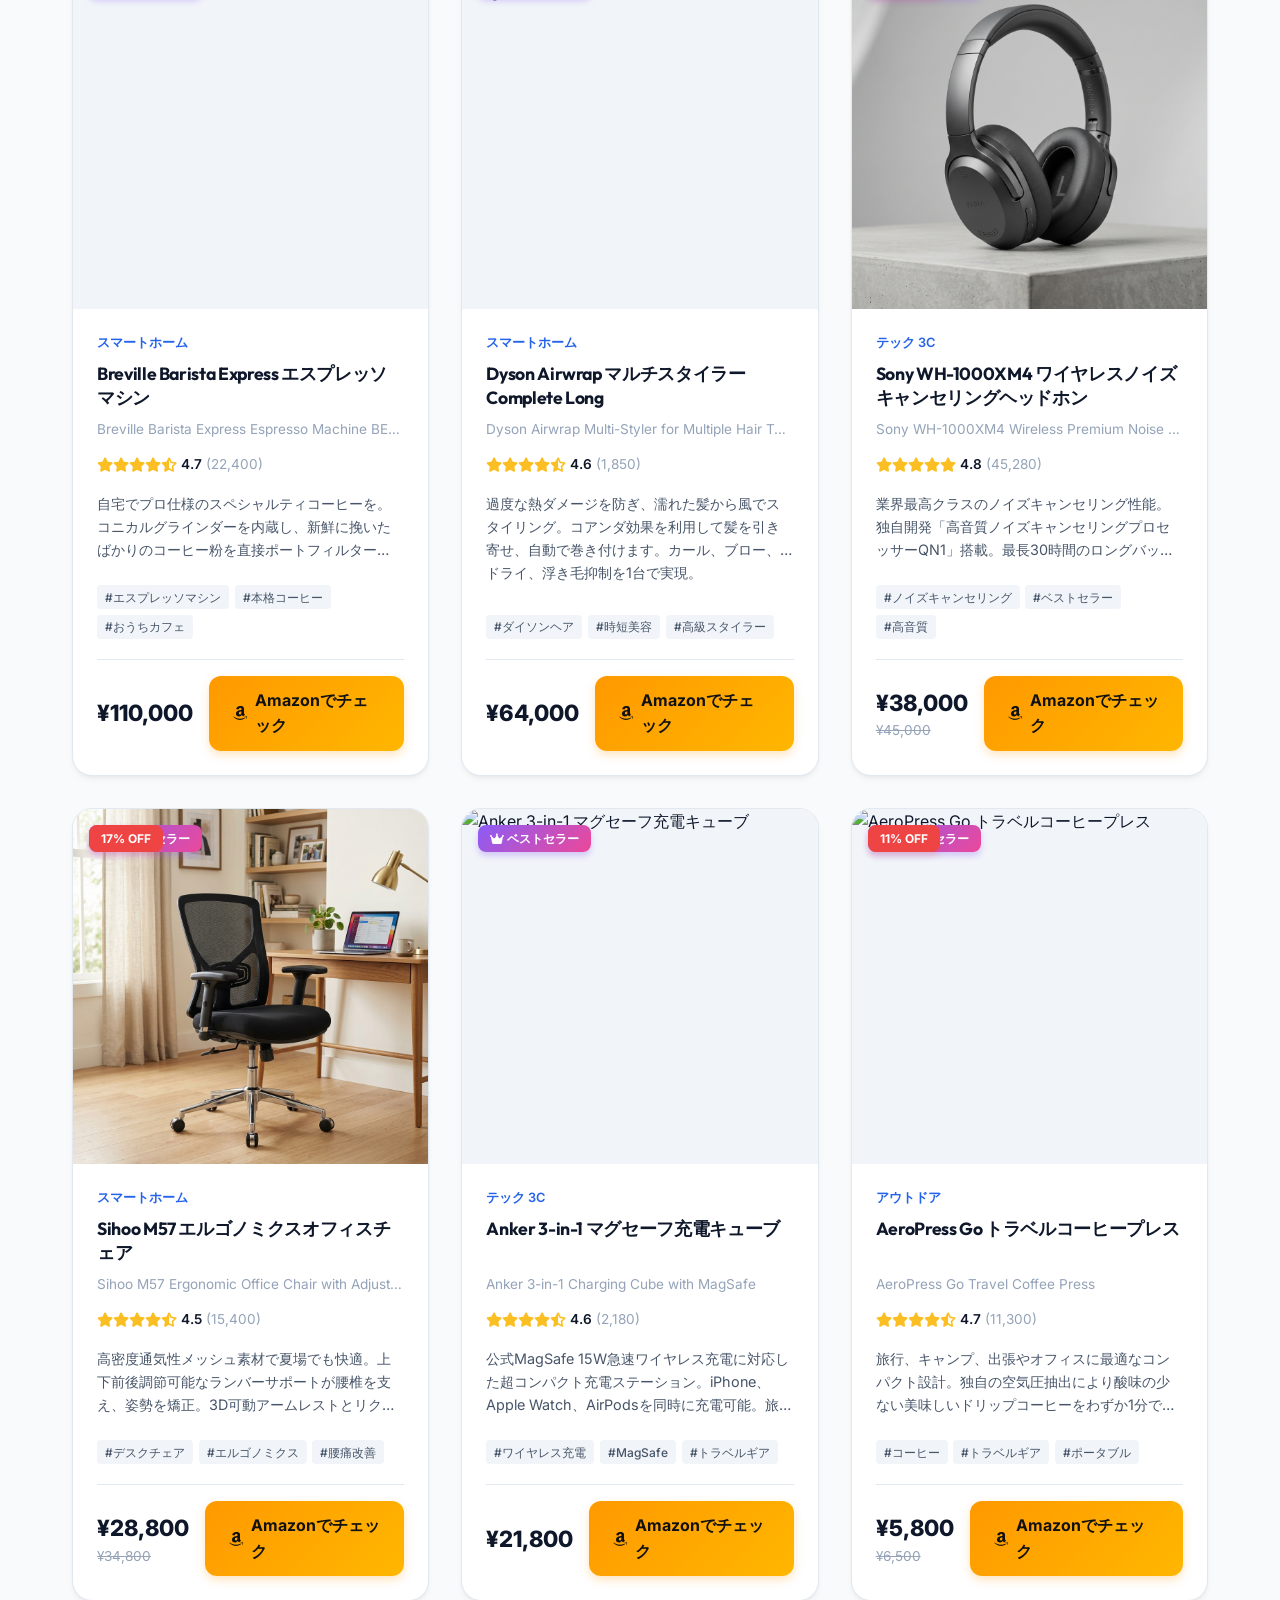
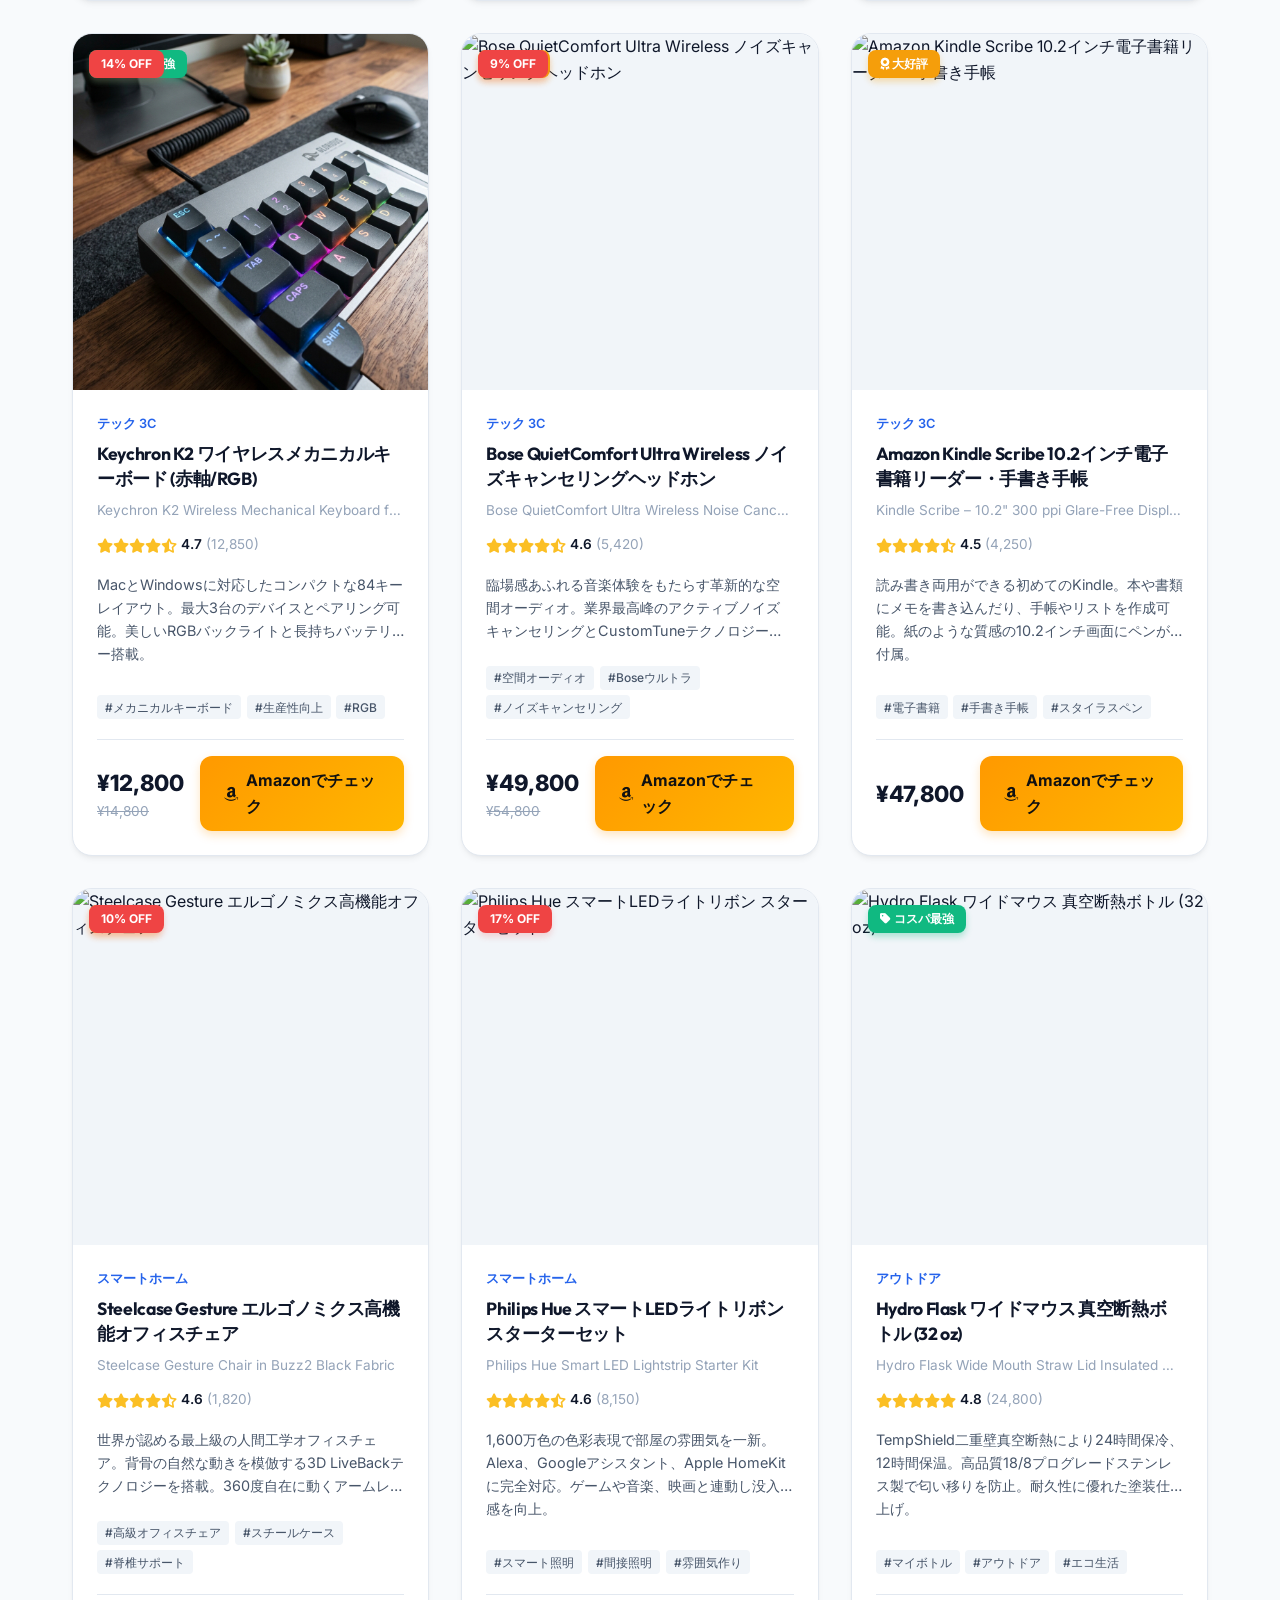
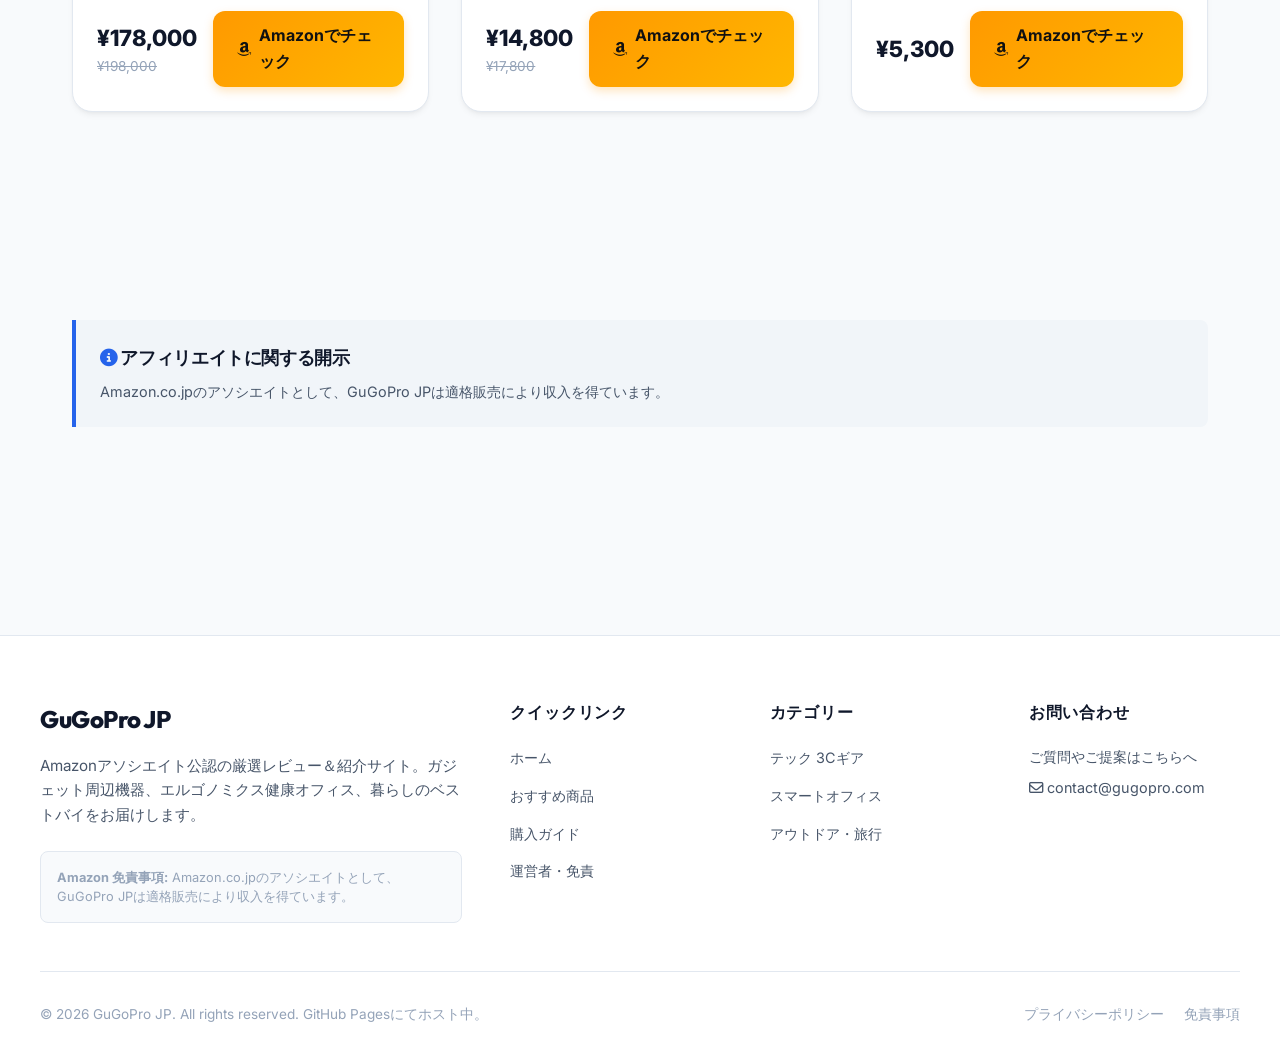
==== commit ce8b1eca: "Expand product database to 15 items and add Collections filtering" ====
--- a/products.html
+++ b/products.html
@@ -73,6 +73,13 @@
         <button class="filter-pill" data-category="tech">テック 3C</button>
         <button class="filter-pill" data-category="home">スマートホーム</button>
         <button class="filter-pill" data-category="lifestyle">アウトドア</button>
+      </div>
+      <div class="filter-bar" id="tag-pills-container" style="margin-top: 0.75rem; border-top: 1px dashed var(--border-color); padding-top: 0.75rem; width: 100%;">
+        <span style="font-size: 0.9rem; font-weight: 600; color: var(--text-secondary); margin-right: 0.5rem;"><i class="fas fa-tags"></i> 特集・コレクション：</span>
+        <button class="filter-pill active" data-tag="all">すべて表示</button>
+        <button class="filter-pill" data-tag="bestSeller">🔥 ベストセラー</button>
+        <button class="filter-pill" data-tag="topRated">⭐ 高評価レビュー</button>
+        <button class="filter-pill" data-tag="budgetPick">🏷️ コスパ最強</button>
       </div>
     </div>
 
--- a/css/style.css
+++ b/css/style.css
@@ -552,6 +552,7 @@
   font-size: 0.75rem;
   font-weight: 700;
   box-shadow: 0 4px 6px rgba(239, 68, 68, 0.2);
+  z-index: 10;
 }
 
 .badge-hot {
@@ -564,6 +565,49 @@
   border-radius: 0.5rem;
   font-size: 0.75rem;
   font-weight: 700;
+  z-index: 10;
+}
+
+.badge-bestseller {
+  position: absolute;
+  top: 1rem;
+  left: 1rem;
+  background: linear-gradient(135deg, #8b5cf6, #ec4899);
+  color: white;
+  padding: 0.25rem 0.75rem;
+  border-radius: 0.5rem;
+  font-size: 0.75rem;
+  font-weight: 700;
+  box-shadow: 0 4px 6px rgba(139, 92, 246, 0.3);
+  z-index: 10;
+}
+
+.badge-budget {
+  position: absolute;
+  top: 1rem;
+  left: 1rem;
+  background-color: #10b981;
+  color: white;
+  padding: 0.25rem 0.75rem;
+  border-radius: 0.5rem;
+  font-size: 0.75rem;
+  font-weight: 700;
+  box-shadow: 0 4px 6px rgba(16, 185, 129, 0.3);
+  z-index: 10;
+}
+
+.badge-toprated {
+  position: absolute;
+  top: 1rem;
+  left: 1rem;
+  background-color: #f59e0b;
+  color: white;
+  padding: 0.25rem 0.75rem;
+  border-radius: 0.5rem;
+  font-size: 0.75rem;
+  font-weight: 700;
+  box-shadow: 0 4px 6px rgba(245, 158, 11, 0.3);
+  z-index: 10;
 }
 
 .product-info {
